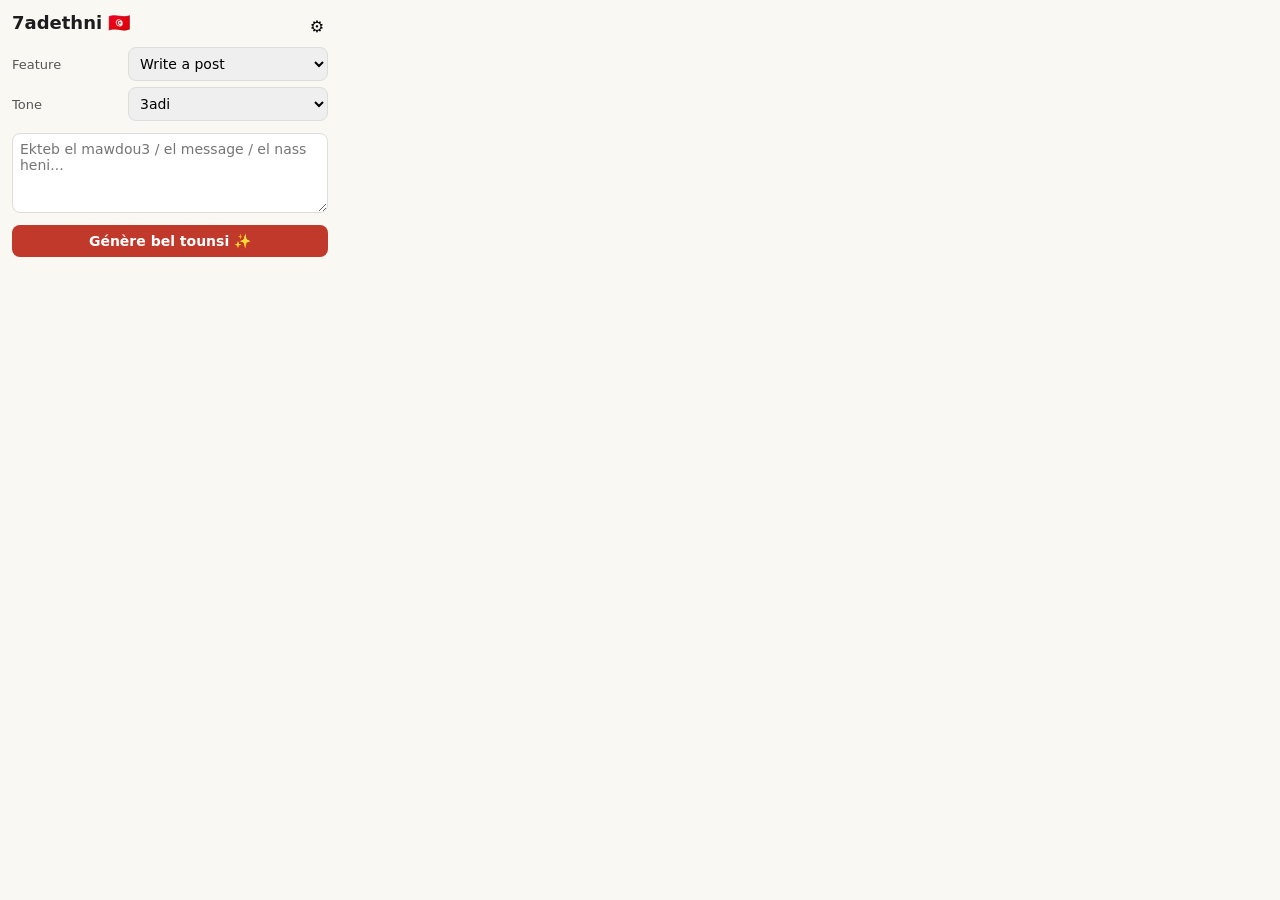
==== extension/popup.html @ 63f68606 "Add 7adethni Arabizi-writer MVP: spec + serving API + Chrome extension skeleton - EXTENSION_MVP.md: " ====
<!doctype html>
<html lang="en">
<head>
  <meta charset="utf-8" />
  <link rel="stylesheet" href="popup.css" />
</head>
<body>
  <header>
    <h1>7adethni 🇹🇳</h1>
    <button id="settingsBtn" title="Settings">⚙️</button>
  </header>

  <div id="settings" class="hidden">
    <label>API URL <input id="apiUrl" placeholder="http://localhost:8000" /></label>
    <label>API key (optional) <input id="apiKey" placeholder="" /></label>
    <button id="saveSettings">Save</button>
  </div>

  <label class="row">
    <span>Feature</span>
    <select id="feature">
      <option value="post">Write a post</option>
      <option value="reply">Reply to a message</option>
      <option value="rewrite">Rewrite / improve</option>
      <option value="translate">Translate to Derja</option>
      <option value="caption">Caption</option>
      <option value="idea">Ask / free text</option>
    </select>
  </label>

  <label class="row">
    <span>Tone</span>
    <select id="tone">
      <option value="normal">3adi</option>
      <option value="funny">Morfeh 😄</option>
      <option value="formal">Rasmi</option>
      <option value="promo">Promo 🛍️</option>
      <option value="warm">7anin 🤍</option>
      <option value="short">9sir</option>
    </select>
  </label>

  <textarea id="input" rows="4" placeholder="Ekteb el mawdou3 / el message / el nass heni..."></textarea>
  <button id="go">Génère bel tounsi ✨</button>

  <div id="status" class="muted"></div>
  <div id="output" class="output hidden"></div>
  <button id="copy" class="hidden">Copy 📋</button>

  <script src="popup.js"></script>
</body>
</html>
---- extension/popup.css ----
* { box-sizing: border-box; font-family: system-ui, sans-serif; }
body { width: 340px; margin: 0; padding: 12px; background: #faf8f3; color: #1d1d1f; }
header { display: flex; align-items: center; justify-content: space-between; }
h1 { font-size: 18px; margin: 0 0 8px; }
button { cursor: pointer; border: none; border-radius: 8px; padding: 8px 12px; font-size: 14px; }
#go { width: 100%; background: #c0392b; color: #fff; font-weight: 600; margin-top: 8px; }
#go:disabled { opacity: .6; cursor: default; }
#settingsBtn { background: transparent; font-size: 16px; padding: 4px; }
.row { display: flex; align-items: center; justify-content: space-between; margin: 6px 0; }
.row span { font-size: 13px; color: #555; }
select, input, textarea { border: 1px solid #ddd; border-radius: 8px; padding: 7px; font-size: 14px; }
select { width: 200px; }
textarea { width: 100%; margin-top: 6px; resize: vertical; }
.output { white-space: pre-wrap; background: #fff; border: 1px solid #eee; border-radius: 8px;
  padding: 10px; margin-top: 10px; font-size: 15px; line-height: 1.5; }
.muted { color: #888; font-size: 12px; min-height: 16px; margin-top: 6px; }
.hidden { display: none; }
#settings { background: #fff; border: 1px solid #eee; border-radius: 8px; padding: 10px; margin: 6px 0; }
#settings label { display: block; font-size: 12px; margin-bottom: 8px; }
#settings input { width: 100%; margin-top: 3px; }
#copy { background: #eee; margin-top: 8px; }
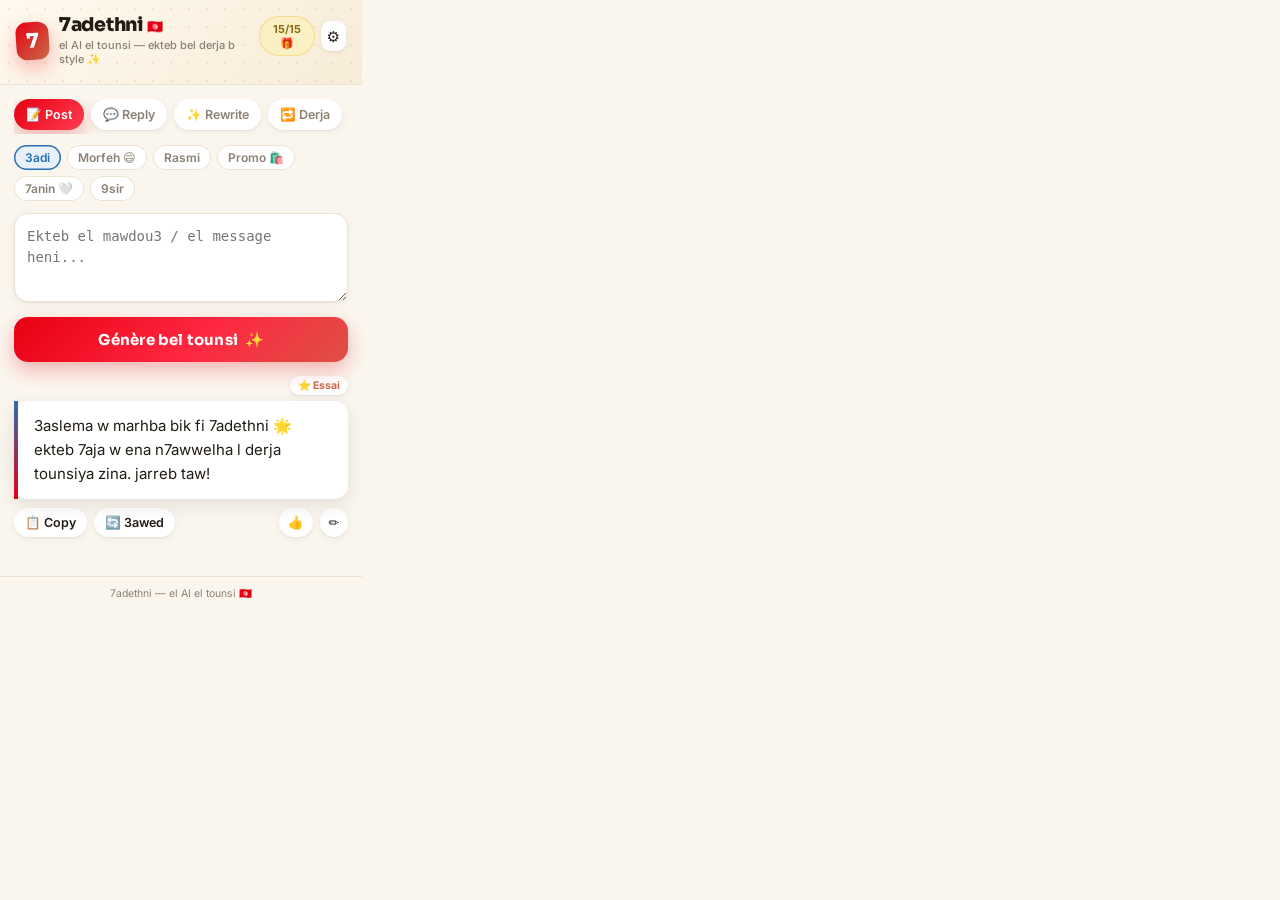
==== commit 69f6436a: "Design 7adethni extension popup: premium Tunisian UI (cream/red/Sidi-Bou blue, zellige header) - red" ====
--- a/extension/popup.html
+++ b/extension/popup.html
@@ -2,51 +2,92 @@
 <html lang="en">
 <head>
   <meta charset="utf-8" />
+  <link rel="preconnect" href="https://fonts.googleapis.com" />
+  <link rel="preconnect" href="https://fonts.gstatic.com" crossorigin />
+  <link href="https://fonts.googleapis.com/css2?family=Sora:wght@600;700;800&family=Inter:wght@400;500;600&display=swap" rel="stylesheet" />
   <link rel="stylesheet" href="popup.css" />
 </head>
 <body>
-  <header>
-    <h1>7adethni 🇹🇳</h1>
-    <button id="settingsBtn" title="Settings">⚙️</button>
-  </header>
+  <div class="app">
+    <!-- HEADER -->
+    <header class="hero">
+      <div class="hero__pattern" aria-hidden="true"></div>
+      <div class="hero__top">
+        <div class="brand">
+          <span class="brand__mark">7</span>
+          <div class="brand__txt">
+            <h1>7adethni <span class="flag">🇹🇳</span></h1>
+            <p>el AI el tounsi — ekteb bel derja b style ✨</p>
+          </div>
+        </div>
+        <div class="hero__actions">
+          <button id="quota" class="chip chip--quota" title="génération mejjeniya">15/15 🎁</button>
+          <button id="settingsBtn" class="icon-btn" aria-label="Settings" title="Réglages">⚙️</button>
+        </div>
+      </div>
+    </header>
 
-  <div id="settings" class="hidden">
-    <label>API URL <input id="apiUrl" placeholder="http://localhost:8000" /></label>
-    <label>API key (optional) <input id="apiKey" placeholder="" /></label>
-    <button id="saveSettings">Save</button>
+    <!-- SETTINGS -->
+    <section id="settings" class="panel hidden">
+      <label>API URL
+        <input id="apiUrl" placeholder="http://localhost:9000" />
+      </label>
+      <button id="saveSettings" class="btn-ghost">Save</button>
+    </section>
+
+    <main class="body">
+      <!-- FEATURE PILLS -->
+      <nav class="features" id="features" aria-label="Features">
+        <button class="pill is-active" data-feat="post">📝 Post</button>
+        <button class="pill" data-feat="reply">💬 Reply</button>
+        <button class="pill" data-feat="rewrite">✨ Rewrite</button>
+        <button class="pill" data-feat="translate">🔁 Derja</button>
+        <button class="pill" data-feat="caption">🖼️ Caption</button>
+        <button class="pill" data-feat="idea">💡 Ask</button>
+      </nav>
+
+      <!-- TONE CHIPS -->
+      <div class="tones" id="tones" aria-label="Tone">
+        <button class="tone is-active" data-tone="normal">3adi</button>
+        <button class="tone" data-tone="funny">Morfeh 😄</button>
+        <button class="tone" data-tone="formal">Rasmi</button>
+        <button class="tone" data-tone="promo">Promo 🛍️</button>
+        <button class="tone" data-tone="warm">7anin 🤍</button>
+        <button class="tone" data-tone="short">9sir</button>
+      </div>
+
+      <!-- INPUT -->
+      <div class="input-wrap">
+        <textarea id="input" rows="3" placeholder="Ekteb el mawdou3 / el message heni..."></textarea>
+      </div>
+
+      <!-- CTA -->
+      <button id="go" class="cta">
+        <span class="cta__label">Génère bel tounsi</span>
+        <span class="cta__spark">✨</span>
+        <span class="cta__dots" aria-hidden="true"><i></i><i></i><i></i></span>
+      </button>
+
+      <!-- OUTPUT -->
+      <section id="outBlock" class="out">
+        <div class="out__head">
+          <span class="out__tag">⭐ Essai</span>
+        </div>
+        <div id="output" class="out__card">3aslema w marhba bik fi 7adethni 🌟 ekteb 7aja w ena n7awwelha l derja tounsiya zina. jarreb taw!</div>
+        <div class="out__actions">
+          <button id="copy" class="act">📋 Copy</button>
+          <button id="regen" class="act">🔄 3awed</button>
+          <span class="spacer"></span>
+          <button id="fbGood" class="act act--icon" title="Behi">👍</button>
+          <button id="fbFix" class="act act--icon" title="Sa77a7">✏️</button>
+        </div>
+      </section>
+
+      <div id="status" class="status" role="status"></div>
+    </main>
+
+    <footer class="foot">7adethni — el AI el tounsi 🇹🇳</footer>
   </div>
-
-  <label class="row">
-    <span>Feature</span>
-    <select id="feature">
-      <option value="post">Write a post</option>
-      <option value="reply">Reply to a message</option>
-      <option value="rewrite">Rewrite / improve</option>
-      <option value="translate">Translate to Derja</option>
-      <option value="caption">Caption</option>
-      <option value="idea">Ask / free text</option>
-    </select>
-  </label>
-
-  <label class="row">
-    <span>Tone</span>
-    <select id="tone">
-      <option value="normal">3adi</option>
-      <option value="funny">Morfeh 😄</option>
-      <option value="formal">Rasmi</option>
-      <option value="promo">Promo 🛍️</option>
-      <option value="warm">7anin 🤍</option>
-      <option value="short">9sir</option>
-    </select>
-  </label>
-
-  <textarea id="input" rows="4" placeholder="Ekteb el mawdou3 / el message / el nass heni..."></textarea>
-  <button id="go">Génère bel tounsi ✨</button>
-
-  <div id="status" class="muted"></div>
-  <div id="output" class="output hidden"></div>
-  <button id="copy" class="hidden">Copy 📋</button>
-
   <script src="popup.js"></script>
 </body>
 </html>
--- a/extension/popup.css
+++ b/extension/popup.css
@@ -1,21 +1,110 @@
-* { box-sizing: border-box; font-family: system-ui, sans-serif; }
-body { width: 340px; margin: 0; padding: 12px; background: #faf8f3; color: #1d1d1f; }
-header { display: flex; align-items: center; justify-content: space-between; }
-h1 { font-size: 18px; margin: 0 0 8px; }
-button { cursor: pointer; border: none; border-radius: 8px; padding: 8px 12px; font-size: 14px; }
-#go { width: 100%; background: #c0392b; color: #fff; font-weight: 600; margin-top: 8px; }
-#go:disabled { opacity: .6; cursor: default; }
-#settingsBtn { background: transparent; font-size: 16px; padding: 4px; }
-.row { display: flex; align-items: center; justify-content: space-between; margin: 6px 0; }
-.row span { font-size: 13px; color: #555; }
-select, input, textarea { border: 1px solid #ddd; border-radius: 8px; padding: 7px; font-size: 14px; }
-select { width: 200px; }
-textarea { width: 100%; margin-top: 6px; resize: vertical; }
-.output { white-space: pre-wrap; background: #fff; border: 1px solid #eee; border-radius: 8px;
-  padding: 10px; margin-top: 10px; font-size: 15px; line-height: 1.5; }
-.muted { color: #888; font-size: 12px; min-height: 16px; margin-top: 6px; }
-.hidden { display: none; }
-#settings { background: #fff; border: 1px solid #eee; border-radius: 8px; padding: 10px; margin: 6px 0; }
-#settings label { display: block; font-size: 12px; margin-bottom: 8px; }
-#settings input { width: 100%; margin-top: 3px; }
-#copy { background: #eee; margin-top: 8px; }
+:root{
+  --cream:#FAF6EE; --cream2:#F2EADB; --card:#FFFFFF;
+  --ink:#211C15; --muted:#8B8275; --line:#ECE3D3;
+  --red:#E70013; --red2:#FF3B4E; --red-deep:#B8000F;
+  --blue:#2A6FB0; --blue-soft:#E8F0F8;
+  --jasmine:#F4D35E; --gold-soft:#FBEFC4; --terra:#C76B4A;
+  --r:14px; --r-sm:10px;
+  --sh-1:0 1px 2px rgba(33,28,21,.06), 0 2px 8px rgba(33,28,21,.05);
+  --sh-2:0 6px 18px rgba(33,28,21,.10);
+  --sh-red:0 8px 20px rgba(231,0,19,.28);
+  --font:'Inter',system-ui,-apple-system,Segoe UI,Roboto,sans-serif;
+  --display:'Sora',var(--font);
+}
+*{box-sizing:border-box;margin:0;padding:0}
+body{width:362px;background:var(--cream);color:var(--ink);font-family:var(--font);font-size:14px}
+button{font-family:inherit;cursor:pointer;border:none;background:none;color:inherit}
+.hidden{display:none!important}
+.app{display:flex;flex-direction:column}
+
+/* ---------- HERO ---------- */
+.hero{position:relative;overflow:hidden;padding:16px 16px 18px;
+  background:linear-gradient(135deg,#FFF9EF 0%,#F7ECD7 100%);
+  border-bottom:1px solid var(--line)}
+.hero__pattern{position:absolute;inset:0;opacity:.07;pointer-events:none;
+  background-image:
+    radial-gradient(circle at 50% 50%, var(--red) 1.4px, transparent 1.6px),
+    radial-gradient(circle at 0 0, var(--blue) 1.4px, transparent 1.6px),
+    radial-gradient(circle at 100% 100%, var(--blue) 1.4px, transparent 1.6px);
+  background-size:18px 18px;background-position:0 0,9px 9px,9px 9px}
+.hero__top{position:relative;display:flex;align-items:flex-start;justify-content:space-between;gap:8px}
+.brand{display:flex;align-items:center;gap:10px}
+.brand__mark{display:grid;place-items:center;width:38px;height:38px;border-radius:11px;
+  font-family:var(--display);font-weight:800;font-size:20px;color:#fff;
+  background:linear-gradient(135deg,var(--red),var(--terra));box-shadow:var(--sh-red);transform:rotate(-4deg)}
+.brand__txt h1{font-family:var(--display);font-weight:800;font-size:19px;letter-spacing:-.3px;line-height:1}
+.brand__txt h1 .flag{font-size:13px}
+.brand__txt p{margin-top:3px;font-size:11px;color:var(--muted);font-weight:500}
+.hero__actions{display:flex;align-items:center;gap:6px}
+.icon-btn{width:30px;height:30px;border-radius:9px;display:grid;place-items:center;font-size:15px;
+  background:#fff;box-shadow:var(--sh-1);transition:transform .12s,box-shadow .12s}
+.icon-btn:hover{transform:translateY(-1px);box-shadow:var(--sh-2)}
+.chip{font-size:11px;font-weight:700;padding:6px 9px;border-radius:999px}
+.chip--quota{background:var(--gold-soft);color:#8a6d12;box-shadow:inset 0 0 0 1px rgba(244,211,94,.6)}
+
+/* ---------- SETTINGS ---------- */
+.panel{margin:10px 14px 0;padding:12px;background:#fff;border:1px solid var(--line);border-radius:var(--r);box-shadow:var(--sh-1)}
+.panel label{display:block;font-size:12px;color:var(--muted);font-weight:600}
+.panel input{width:100%;margin-top:5px;padding:9px;border:1px solid var(--line);border-radius:var(--r-sm);font-size:13px}
+.btn-ghost{margin-top:10px;padding:8px 14px;border-radius:var(--r-sm);background:var(--cream2);font-weight:600}
+
+/* ---------- BODY ---------- */
+.body{padding:14px}
+
+/* feature pills */
+.features{display:flex;gap:7px;overflow-x:auto;padding-bottom:4px;scrollbar-width:thin}
+.features::-webkit-scrollbar{height:5px}
+.features::-webkit-scrollbar-thumb{background:var(--line);border-radius:9px}
+.pill{flex:0 0 auto;padding:8px 12px;border-radius:999px;font-size:12.5px;font-weight:600;white-space:nowrap;
+  background:#fff;color:var(--muted);box-shadow:var(--sh-1);transition:.15s}
+.pill:hover{color:var(--ink);transform:translateY(-1px)}
+.pill.is-active{color:#fff;background:linear-gradient(135deg,var(--red),var(--red2));box-shadow:var(--sh-red)}
+
+/* tone chips */
+.tones{display:flex;flex-wrap:wrap;gap:6px;margin-top:11px}
+.tone{padding:5px 11px;border-radius:999px;font-size:12px;font-weight:600;color:var(--muted);
+  background:#fff;box-shadow:inset 0 0 0 1px var(--line);transition:.14s}
+.tone:hover{color:var(--ink)}
+.tone.is-active{color:var(--blue);background:var(--blue-soft);box-shadow:inset 0 0 0 1.5px var(--blue)}
+
+/* input */
+.input-wrap{margin-top:12px}
+#input{width:100%;padding:12px;border-radius:var(--r);border:1px solid var(--line);background:#fff;
+  font-size:14px;line-height:1.5;resize:vertical;min-height:74px;box-shadow:var(--sh-1);transition:.15s}
+#input:focus{outline:none;border-color:var(--red);box-shadow:0 0 0 3px rgba(231,0,19,.12)}
+
+/* CTA */
+.cta{position:relative;width:100%;margin-top:12px;padding:13px;border-radius:var(--r);
+  color:#fff;font-family:var(--display);font-weight:700;font-size:15px;letter-spacing:.2px;
+  background:linear-gradient(135deg,var(--red) 0%,#FF2740 55%,var(--terra) 130%);
+  box-shadow:var(--sh-red);display:flex;align-items:center;justify-content:center;gap:7px;
+  transition:transform .12s,box-shadow .12s,filter .12s}
+.cta:hover{transform:translateY(-1.5px);box-shadow:0 12px 26px rgba(231,0,19,.36)}
+.cta:active{transform:translateY(0) scale(.99)}
+.cta.is-loading .cta__label,.cta.is-loading .cta__spark{display:none}
+.cta__dots{display:none;gap:5px}
+.cta.is-loading .cta__dots{display:inline-flex}
+.cta__dots i{width:7px;height:7px;border-radius:50%;background:#fff;animation:bounce .6s infinite alternate}
+.cta__dots i:nth-child(2){animation-delay:.15s}.cta__dots i:nth-child(3){animation-delay:.3s}
+@keyframes bounce{to{transform:translateY(-6px);opacity:.5}}
+
+/* output */
+.out{margin-top:14px;animation:rise .25s ease}
+@keyframes rise{from{opacity:0;transform:translateY(6px)}to{opacity:1;transform:none}}
+.out__head{display:flex;justify-content:flex-end;margin-bottom:6px}
+.out__tag{font-size:10.5px;font-weight:700;color:var(--terra);background:#fff;padding:3px 8px;border-radius:999px;box-shadow:var(--sh-1)}
+.out__card{position:relative;background:#fff;border-radius:var(--r);padding:13px 14px 13px 16px;
+  font-size:15px;line-height:1.6;white-space:pre-wrap;box-shadow:var(--sh-2);
+  border-left:4px solid transparent;border-image:linear-gradient(180deg,var(--blue),var(--red)) 1}
+.out__actions{display:flex;align-items:center;gap:7px;margin-top:9px}
+.act{padding:7px 11px;border-radius:999px;font-size:12.5px;font-weight:600;color:var(--ink);
+  background:#fff;box-shadow:var(--sh-1);transition:.14s}
+.act:hover{transform:translateY(-1px);box-shadow:var(--sh-2)}
+.act--icon{padding:7px 9px}
+.act.is-on{background:var(--blue-soft);color:var(--blue);box-shadow:inset 0 0 0 1.5px var(--blue)}
+.spacer{flex:1}
+
+/* status + footer */
+.status{min-height:16px;margin-top:9px;font-size:12px;color:var(--muted);text-align:center}
+.status.err{color:var(--red-deep)}
+.foot{text-align:center;font-size:10.5px;color:var(--muted);padding:10px;border-top:1px solid var(--line)}
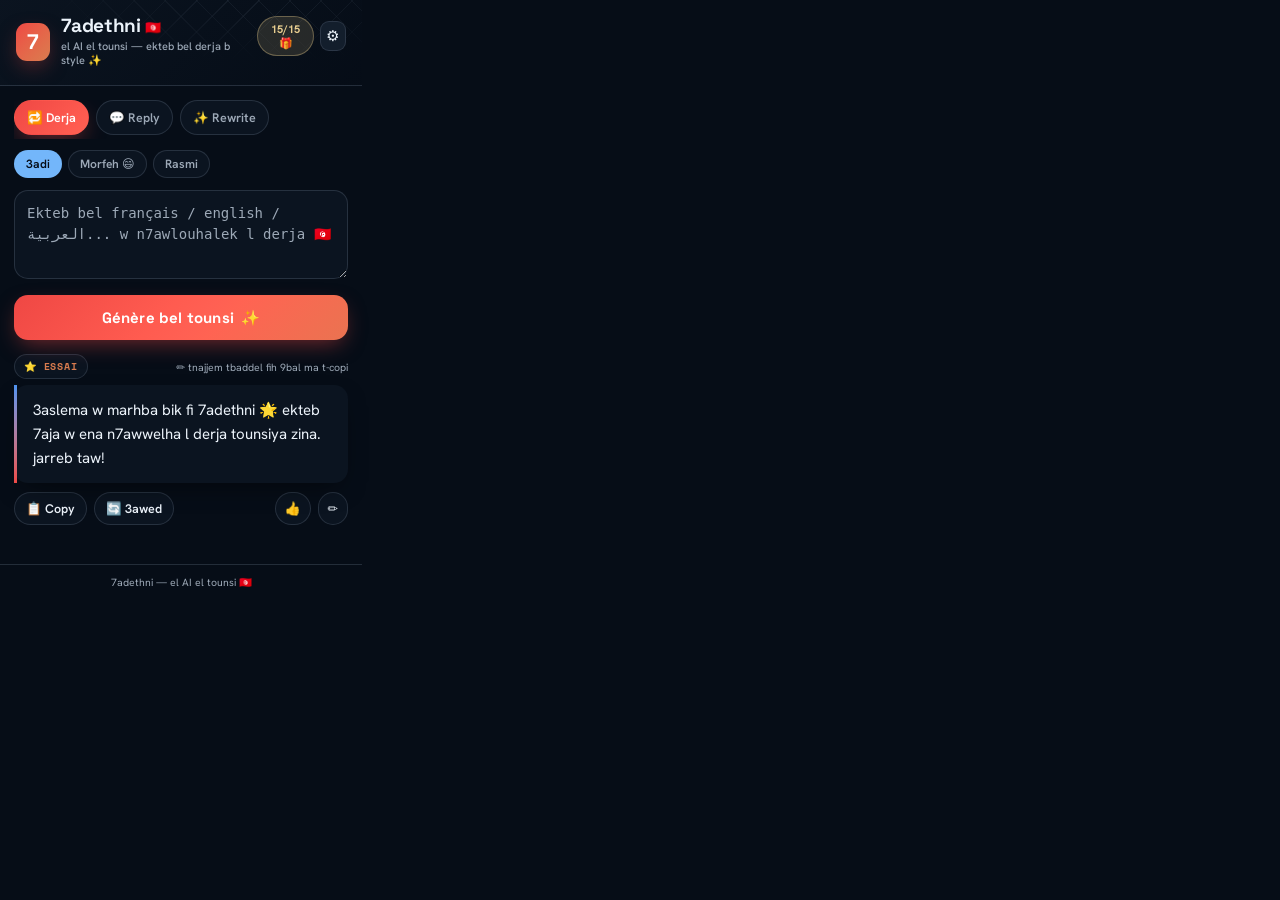
==== commit be94ec53: "Public release: Tunisian Arabizi LLM pipeline (data, training, eval, serving) Presentable repo with " ====
--- a/extension/popup.html
+++ b/extension/popup.html
@@ -2,9 +2,11 @@
 <html lang="en">
 <head>
   <meta charset="utf-8" />
+  <meta name="viewport" content="width=device-width, initial-scale=1" />
+  <title>7adethni</title>
   <link rel="preconnect" href="https://fonts.googleapis.com" />
   <link rel="preconnect" href="https://fonts.gstatic.com" crossorigin />
-  <link href="https://fonts.googleapis.com/css2?family=Sora:wght@600;700;800&family=Inter:wght@400;500;600&display=swap" rel="stylesheet" />
+  <link href="https://fonts.googleapis.com/css2?family=Space+Grotesk:wght@400;500;600;700&family=Hanken+Grotesk:wght@400;500;600;700;800&family=IBM+Plex+Sans+Arabic:wght@400;500;600;700&family=Space+Mono:wght@400;700&display=swap" rel="stylesheet" />
   <link rel="stylesheet" href="popup.css" />
 </head>
 <body>
@@ -36,29 +38,23 @@
     </section>
 
     <main class="body">
-      <!-- FEATURE PILLS -->
+      <!-- FEATURE PILLS (MVP: 3 features, translate = hero) -->
       <nav class="features" id="features" aria-label="Features">
-        <button class="pill is-active" data-feat="post">📝 Post</button>
+        <button class="pill is-active" data-feat="translate">🔁 Derja</button>
         <button class="pill" data-feat="reply">💬 Reply</button>
         <button class="pill" data-feat="rewrite">✨ Rewrite</button>
-        <button class="pill" data-feat="translate">🔁 Derja</button>
-        <button class="pill" data-feat="caption">🖼️ Caption</button>
-        <button class="pill" data-feat="idea">💡 Ask</button>
       </nav>
 
-      <!-- TONE CHIPS -->
+      <!-- TONE CHIPS (MVP: 3 tones) -->
       <div class="tones" id="tones" aria-label="Tone">
         <button class="tone is-active" data-tone="normal">3adi</button>
         <button class="tone" data-tone="funny">Morfeh 😄</button>
         <button class="tone" data-tone="formal">Rasmi</button>
-        <button class="tone" data-tone="promo">Promo 🛍️</button>
-        <button class="tone" data-tone="warm">7anin 🤍</button>
-        <button class="tone" data-tone="short">9sir</button>
       </div>
 
       <!-- INPUT -->
       <div class="input-wrap">
-        <textarea id="input" rows="3" placeholder="Ekteb el mawdou3 / el message heni..."></textarea>
+        <textarea id="input" rows="3" placeholder="Ekteb bel français / english / العربية... w n7awlouhalek l derja 🇹🇳"></textarea>
       </div>
 
       <!-- CTA -->
@@ -68,12 +64,13 @@
         <span class="cta__dots" aria-hidden="true"><i></i><i></i><i></i></span>
       </button>
 
-      <!-- OUTPUT -->
+      <!-- OUTPUT (editable — edits before copy are logged as implicit corrections) -->
       <section id="outBlock" class="out">
         <div class="out__head">
           <span class="out__tag">⭐ Essai</span>
+          <span class="out__hint">✏️ tnajjem tbaddel fih 9bal ma t-copi</span>
         </div>
-        <div id="output" class="out__card">3aslema w marhba bik fi 7adethni 🌟 ekteb 7aja w ena n7awwelha l derja tounsiya zina. jarreb taw!</div>
+        <div id="output" class="out__card" contenteditable="true" spellcheck="false">3aslema w marhba bik fi 7adethni 🌟 ekteb 7aja w ena n7awwelha l derja tounsiya zina. jarreb taw!</div>
         <div class="out__actions">
           <button id="copy" class="act">📋 Copy</button>
           <button id="regen" class="act">🔄 3awed</button>
--- a/extension/popup.css
+++ b/extension/popup.css
@@ -1,52 +1,54 @@
+/* 7adethni — popup, re-skinned to the v2 dark design (DesignCode palette) */
 :root{
-  --cream:#FAF6EE; --cream2:#F2EADB; --card:#FFFFFF;
-  --ink:#211C15; --muted:#8B8275; --line:#ECE3D3;
-  --red:#E70013; --red2:#FF3B4E; --red-deep:#B8000F;
-  --blue:#2A6FB0; --blue-soft:#E8F0F8;
-  --jasmine:#F4D35E; --gold-soft:#FBEFC4; --terra:#C76B4A;
+  --bg:oklch(0.155 0.025 256); --bg2:oklch(0.188 0.028 256); --bg3:oklch(0.232 0.032 256);
+  --line:oklch(0.46 0.03 256 / .42); --ink:oklch(0.96 0.012 250); --muted:oklch(0.73 0.025 252);
+  --cobalt:oklch(0.66 0.16 256); --cobalt-2:oklch(0.76 0.12 250); --jasmine:oklch(0.86 0.085 88);
+  --red:oklch(0.64 0.205 26); --red2:oklch(0.70 0.20 28); --terra:oklch(0.68 0.13 46);
+  --num:oklch(0.86 0.09 88);
   --r:14px; --r-sm:10px;
-  --sh-1:0 1px 2px rgba(33,28,21,.06), 0 2px 8px rgba(33,28,21,.05);
-  --sh-2:0 6px 18px rgba(33,28,21,.10);
-  --sh-red:0 8px 20px rgba(231,0,19,.28);
-  --font:'Inter',system-ui,-apple-system,Segoe UI,Roboto,sans-serif;
-  --display:'Sora',var(--font);
+  --sh-1:0 1px 2px rgba(0,0,0,.3); --sh-2:0 10px 26px -10px rgba(0,0,0,.6);
+  --sh-red:0 8px 22px -6px oklch(0.64 0.205 26 / .5);
+  --font:'Hanken Grotesk',system-ui,-apple-system,Segoe UI,Roboto,sans-serif;
+  --display:'Space Grotesk',var(--font);
+  --mono:'Space Mono',ui-monospace,monospace; --ar:'IBM Plex Sans Arabic',var(--font);
 }
 *{box-sizing:border-box;margin:0;padding:0}
-body{width:362px;background:var(--cream);color:var(--ink);font-family:var(--font);font-size:14px}
+body{width:362px;background:var(--bg);color:var(--ink);font-family:var(--font);font-size:14px;
+  -webkit-font-smoothing:antialiased}
 button{font-family:inherit;cursor:pointer;border:none;background:none;color:inherit}
 .hidden{display:none!important}
 .app{display:flex;flex-direction:column}
 
 /* ---------- HERO ---------- */
 .hero{position:relative;overflow:hidden;padding:16px 16px 18px;
-  background:linear-gradient(135deg,#FFF9EF 0%,#F7ECD7 100%);
-  border-bottom:1px solid var(--line)}
-.hero__pattern{position:absolute;inset:0;opacity:.07;pointer-events:none;
+  background:linear-gradient(135deg,var(--bg2) 0%,var(--bg) 100%);border-bottom:1px solid var(--line)}
+.hero__pattern{position:absolute;inset:0;opacity:.4;pointer-events:none;
   background-image:
-    radial-gradient(circle at 50% 50%, var(--red) 1.4px, transparent 1.6px),
-    radial-gradient(circle at 0 0, var(--blue) 1.4px, transparent 1.6px),
-    radial-gradient(circle at 100% 100%, var(--blue) 1.4px, transparent 1.6px);
-  background-size:18px 18px;background-position:0 0,9px 9px,9px 9px}
+    repeating-linear-gradient(45deg,  var(--line) 0 1px, transparent 1px 22px),
+    repeating-linear-gradient(-45deg, var(--line) 0 1px, transparent 1px 22px);
+  -webkit-mask-image:radial-gradient(ellipse 80% 90% at 75% 0%,#000 15%,transparent 82%);
+  mask-image:radial-gradient(ellipse 80% 90% at 75% 0%,#000 15%,transparent 82%)}
 .hero__top{position:relative;display:flex;align-items:flex-start;justify-content:space-between;gap:8px}
-.brand{display:flex;align-items:center;gap:10px}
+.brand{display:flex;align-items:center;gap:11px}
 .brand__mark{display:grid;place-items:center;width:38px;height:38px;border-radius:11px;
-  font-family:var(--display);font-weight:800;font-size:20px;color:#fff;
-  background:linear-gradient(135deg,var(--red),var(--terra));box-shadow:var(--sh-red);transform:rotate(-4deg)}
-.brand__txt h1{font-family:var(--display);font-weight:800;font-size:19px;letter-spacing:-.3px;line-height:1}
+  font-family:var(--display);font-weight:700;font-size:21px;color:#fff;
+  background:linear-gradient(135deg,var(--red),var(--terra));box-shadow:var(--sh-red)}
+.brand__txt h1{font-family:var(--display);font-weight:700;font-size:19px;letter-spacing:-.4px;line-height:1}
 .brand__txt h1 .flag{font-size:13px}
-.brand__txt p{margin-top:3px;font-size:11px;color:var(--muted);font-weight:500}
+.brand__txt p{margin-top:4px;font-size:11px;color:var(--muted);font-weight:500}
 .hero__actions{display:flex;align-items:center;gap:6px}
 .icon-btn{width:30px;height:30px;border-radius:9px;display:grid;place-items:center;font-size:15px;
-  background:#fff;box-shadow:var(--sh-1);transition:transform .12s,box-shadow .12s}
-.icon-btn:hover{transform:translateY(-1px);box-shadow:var(--sh-2)}
+  background:var(--bg3);border:1px solid var(--line);transition:transform .12s,border-color .12s}
+.icon-btn:hover{transform:translateY(-1px);border-color:var(--cobalt)}
 .chip{font-size:11px;font-weight:700;padding:6px 9px;border-radius:999px}
-.chip--quota{background:var(--gold-soft);color:#8a6d12;box-shadow:inset 0 0 0 1px rgba(244,211,94,.6)}
+.chip--quota{background:oklch(0.86 0.09 88 / .14);color:var(--jasmine);box-shadow:inset 0 0 0 1px oklch(0.86 0.09 88 / .35)}
 
 /* ---------- SETTINGS ---------- */
-.panel{margin:10px 14px 0;padding:12px;background:#fff;border:1px solid var(--line);border-radius:var(--r);box-shadow:var(--sh-1)}
+.panel{margin:10px 14px 0;padding:12px;background:var(--bg2);border:1px solid var(--line);border-radius:var(--r);box-shadow:var(--sh-1)}
 .panel label{display:block;font-size:12px;color:var(--muted);font-weight:600}
-.panel input{width:100%;margin-top:5px;padding:9px;border:1px solid var(--line);border-radius:var(--r-sm);font-size:13px}
-.btn-ghost{margin-top:10px;padding:8px 14px;border-radius:var(--r-sm);background:var(--cream2);font-weight:600}
+.panel input{width:100%;margin-top:5px;padding:9px;border:1px solid var(--line);border-radius:var(--r-sm);
+  font-size:13px;background:var(--bg);color:var(--ink)}
+.btn-ghost{margin-top:10px;padding:8px 14px;border-radius:var(--r-sm);background:var(--bg3);border:1px solid var(--line);font-weight:600}
 
 /* ---------- BODY ---------- */
 .body{padding:14px}
@@ -56,30 +58,31 @@
 .features::-webkit-scrollbar{height:5px}
 .features::-webkit-scrollbar-thumb{background:var(--line);border-radius:9px}
 .pill{flex:0 0 auto;padding:8px 12px;border-radius:999px;font-size:12.5px;font-weight:600;white-space:nowrap;
-  background:#fff;color:var(--muted);box-shadow:var(--sh-1);transition:.15s}
+  background:var(--bg2);color:var(--muted);border:1px solid var(--line);transition:.15s}
 .pill:hover{color:var(--ink);transform:translateY(-1px)}
-.pill.is-active{color:#fff;background:linear-gradient(135deg,var(--red),var(--red2));box-shadow:var(--sh-red)}
+.pill.is-active{color:#fff;background:linear-gradient(135deg,var(--red),var(--red2));border-color:transparent;box-shadow:var(--sh-red)}
 
 /* tone chips */
 .tones{display:flex;flex-wrap:wrap;gap:6px;margin-top:11px}
 .tone{padding:5px 11px;border-radius:999px;font-size:12px;font-weight:600;color:var(--muted);
-  background:#fff;box-shadow:inset 0 0 0 1px var(--line);transition:.14s}
+  background:var(--bg2);border:1px solid var(--line);transition:.14s}
 .tone:hover{color:var(--ink)}
-.tone.is-active{color:var(--blue);background:var(--blue-soft);box-shadow:inset 0 0 0 1.5px var(--blue)}
+.tone.is-active{color:var(--bg);background:var(--cobalt-2);border-color:transparent}
 
 /* input */
 .input-wrap{margin-top:12px}
-#input{width:100%;padding:12px;border-radius:var(--r);border:1px solid var(--line);background:#fff;
-  font-size:14px;line-height:1.5;resize:vertical;min-height:74px;box-shadow:var(--sh-1);transition:.15s}
-#input:focus{outline:none;border-color:var(--red);box-shadow:0 0 0 3px rgba(231,0,19,.12)}
+#input{width:100%;padding:12px;border-radius:var(--r);border:1px solid var(--line);background:var(--bg2);
+  color:var(--ink);font-size:14px;line-height:1.5;resize:vertical;min-height:74px;transition:.15s}
+#input::placeholder{color:var(--muted)}
+#input:focus{outline:none;border-color:var(--red);box-shadow:0 0 0 3px oklch(0.64 0.205 26 / .18)}
 
 /* CTA */
 .cta{position:relative;width:100%;margin-top:12px;padding:13px;border-radius:var(--r);
   color:#fff;font-family:var(--display);font-weight:700;font-size:15px;letter-spacing:.2px;
-  background:linear-gradient(135deg,var(--red) 0%,#FF2740 55%,var(--terra) 130%);
+  background:linear-gradient(135deg,var(--red) 0%,var(--red2) 55%,var(--terra) 130%);
   box-shadow:var(--sh-red);display:flex;align-items:center;justify-content:center;gap:7px;
   transition:transform .12s,box-shadow .12s,filter .12s}
-.cta:hover{transform:translateY(-1.5px);box-shadow:0 12px 26px rgba(231,0,19,.36)}
+.cta:hover{transform:translateY(-1.5px);filter:brightness(1.06)}
 .cta:active{transform:translateY(0) scale(.99)}
 .cta.is-loading .cta__label,.cta.is-loading .cta__spark{display:none}
 .cta__dots{display:none;gap:5px}
@@ -91,20 +94,31 @@
 /* output */
 .out{margin-top:14px;animation:rise .25s ease}
 @keyframes rise{from{opacity:0;transform:translateY(6px)}to{opacity:1;transform:none}}
-.out__head{display:flex;justify-content:flex-end;margin-bottom:6px}
-.out__tag{font-size:10.5px;font-weight:700;color:var(--terra);background:#fff;padding:3px 8px;border-radius:999px;box-shadow:var(--sh-1)}
-.out__card{position:relative;background:#fff;border-radius:var(--r);padding:13px 14px 13px 16px;
+.out__head{display:flex;align-items:center;justify-content:space-between;gap:8px;margin-bottom:6px}
+.out__tag{font-family:var(--mono);font-size:10px;letter-spacing:.08em;text-transform:uppercase;font-weight:700;
+  color:var(--terra);background:var(--bg2);padding:4px 9px;border-radius:999px;border:1px solid var(--line)}
+.out__hint{font-size:10.5px;color:var(--muted)}
+.out__card{position:relative;background:var(--bg2);border-radius:var(--r);padding:13px 14px 13px 16px;
   font-size:15px;line-height:1.6;white-space:pre-wrap;box-shadow:var(--sh-2);
-  border-left:4px solid transparent;border-image:linear-gradient(180deg,var(--blue),var(--red)) 1}
+  border-left:3px solid transparent;border-image:linear-gradient(180deg,var(--cobalt),var(--red)) 1}
+.out__card:focus{outline:none;border-image:linear-gradient(180deg,var(--cobalt-2),var(--red)) 1;
+  background:color-mix(in oklab,var(--bg2) 92%,var(--cobalt))}
+.out__card .num{color:var(--num);font-weight:700}
+/* loading skeleton shimmer while generating */
+.out__card.is-loading{color:transparent;pointer-events:none}
+.out__card.is-loading::after{content:"";position:absolute;inset:12px 14px;border-radius:8px;
+  background:linear-gradient(100deg,var(--bg3) 30%,color-mix(in oklab,var(--bg3) 60%,var(--cobalt)) 50%,var(--bg3) 70%);
+  background-size:200% 100%;animation:shimmer 1.1s linear infinite}
+@keyframes shimmer{from{background-position:200% 0}to{background-position:-200% 0}}
 .out__actions{display:flex;align-items:center;gap:7px;margin-top:9px}
 .act{padding:7px 11px;border-radius:999px;font-size:12.5px;font-weight:600;color:var(--ink);
-  background:#fff;box-shadow:var(--sh-1);transition:.14s}
-.act:hover{transform:translateY(-1px);box-shadow:var(--sh-2)}
+  background:var(--bg2);border:1px solid var(--line);transition:.14s}
+.act:hover{transform:translateY(-1px);border-color:var(--cobalt)}
 .act--icon{padding:7px 9px}
-.act.is-on{background:var(--blue-soft);color:var(--blue);box-shadow:inset 0 0 0 1.5px var(--blue)}
+.act.is-on{color:var(--bg);background:var(--cobalt-2);border-color:transparent}
 .spacer{flex:1}
 
 /* status + footer */
 .status{min-height:16px;margin-top:9px;font-size:12px;color:var(--muted);text-align:center}
-.status.err{color:var(--red-deep)}
+.status.err{color:var(--red2)}
 .foot{text-align:center;font-size:10.5px;color:var(--muted);padding:10px;border-top:1px solid var(--line)}
